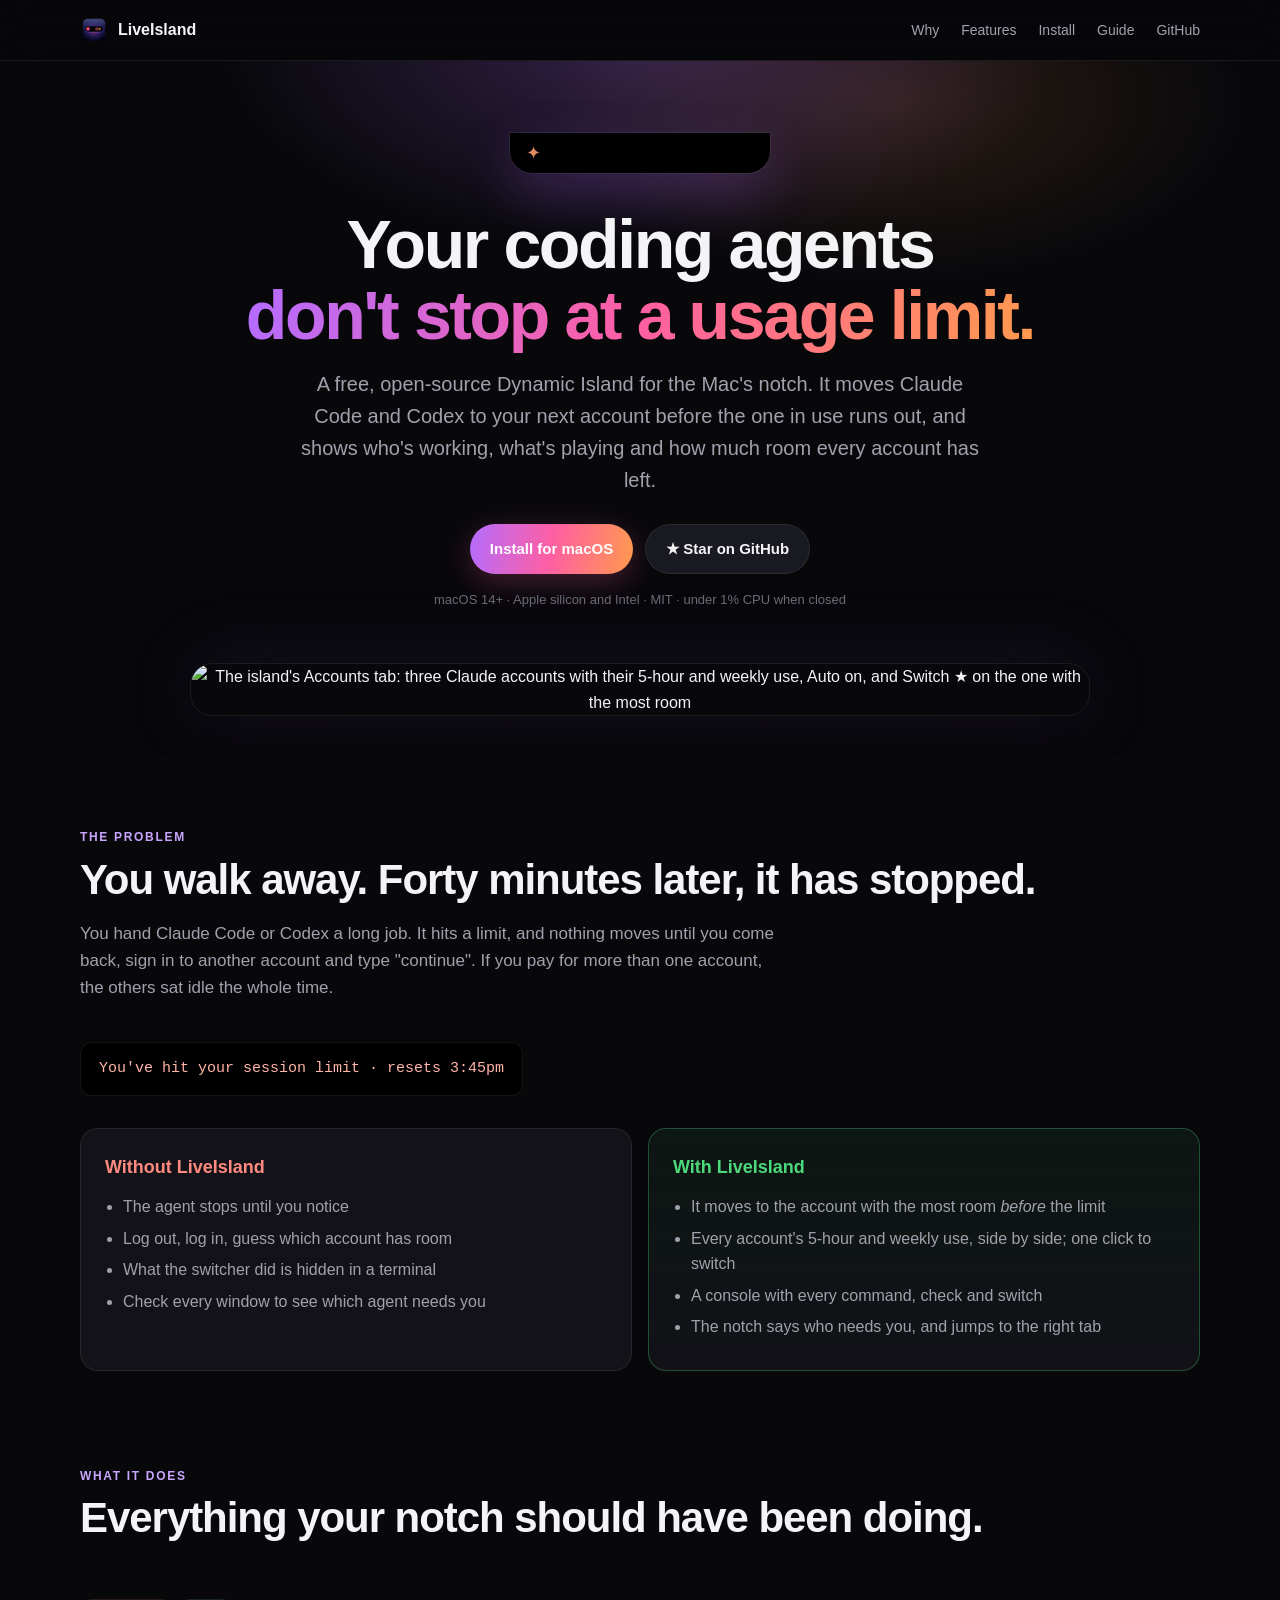
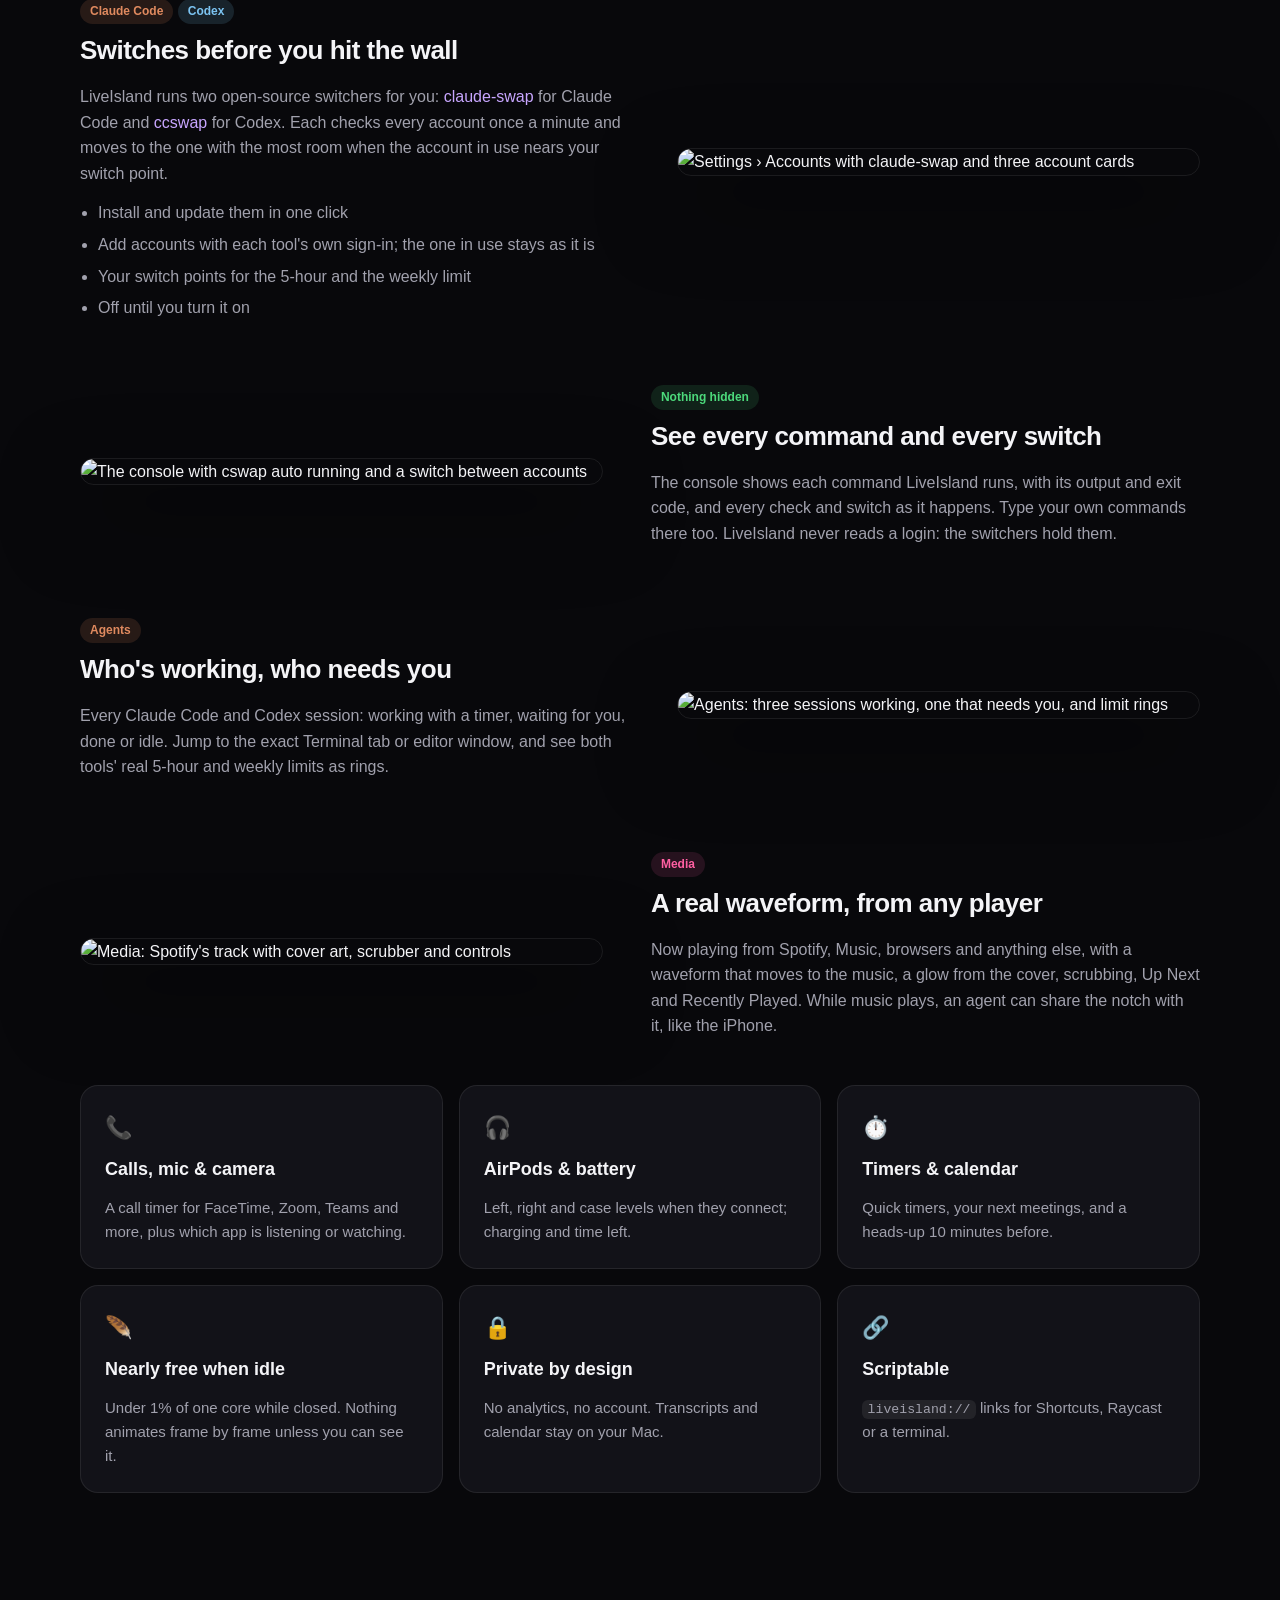
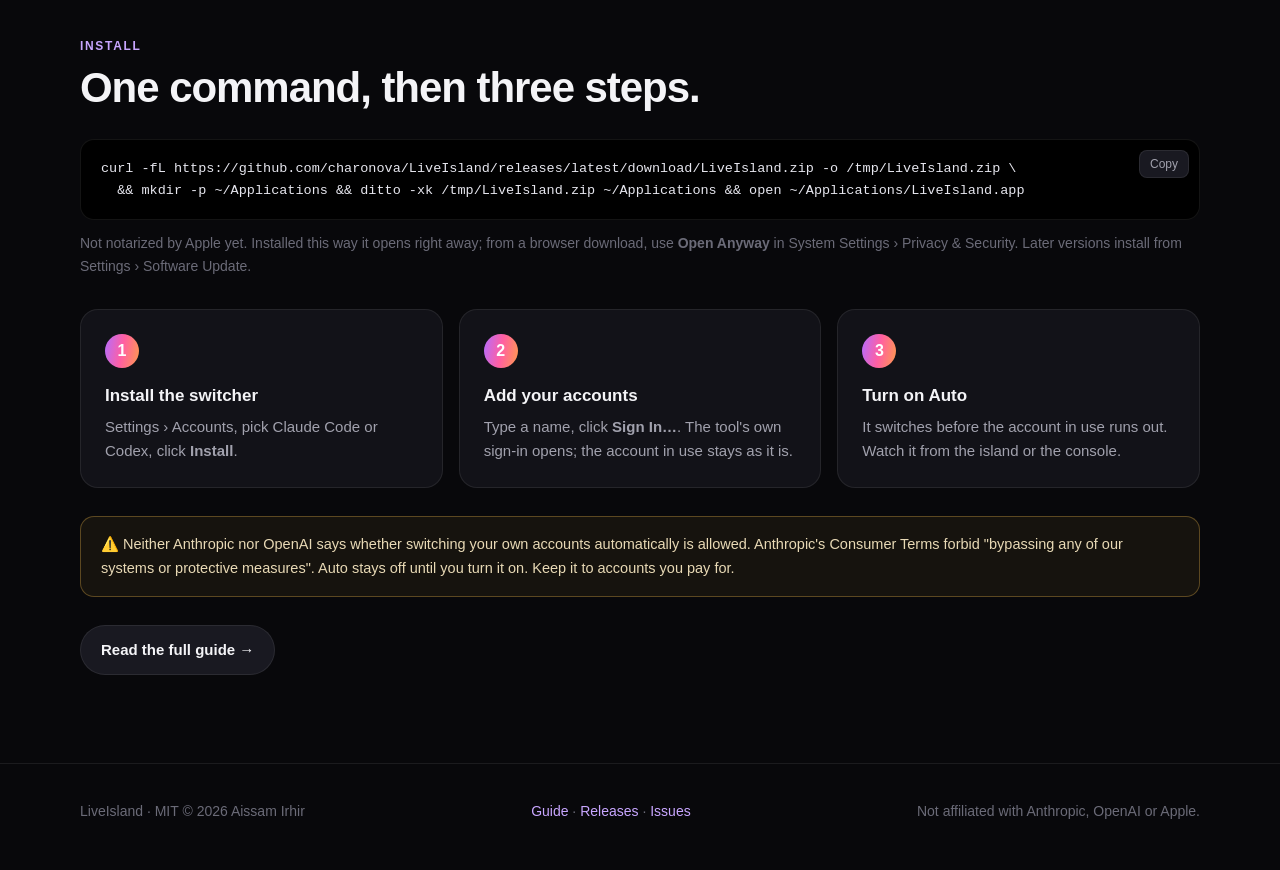
==== docs/index.html @ f8785ca9 "docs: a GitHub Pages site, with a home page and a guide Co-Authored-By: Claude Opus 5.5 <noreply@ant" ====
<!doctype html>
<html lang="en">
<head>
  <meta charset="utf-8">
  <meta name="viewport" content="width=device-width, initial-scale=1">
  <title>LiveIsland: your coding agents don't stop at a usage limit</title>
  <meta name="description" content="A free, open-source Dynamic Island for the Mac's notch. It moves Claude Code and Codex to your next account before the one in use runs out, and shows who's working, what's playing and how much room every account has left.">
  <meta property="og:title" content="LiveIsland">
  <meta property="og:description" content="A Dynamic Island for the Mac's notch that keeps Claude Code and Codex working past usage limits.">
  <meta property="og:image" content="https://raw.githubusercontent.com/charonova/LiveIsland/main/demo/island-accounts.png">
  <meta name="twitter:card" content="summary_large_image">
  <link rel="icon" href="icon.png">
  <link rel="stylesheet" href="style.css">
</head>
<body>
  <nav class="nav">
    <div class="wrap">
      <a class="brand" href="./"><img src="icon.png" alt="">LiveIsland</a>
      <div class="links">
        <a href="#why" class="hide-sm">Why</a>
        <a href="#features" class="hide-sm">Features</a>
        <a href="#install">Install</a>
        <a href="guide.html">Guide</a>
        <a href="https://github.com/charonova/LiveIsland">GitHub</a>
      </div>
    </div>
  </nav>

  <header class="hero">
    <div class="wrap">
      <div class="notch" aria-hidden="true"><span class="spark">✦</span><span class="wave"><i></i><i></i><i></i><i></i><i></i></span></div>
      <h1>Your coding agents<br><span class="grad">don't stop at a usage limit.</span></h1>
      <p class="lead">A free, open-source Dynamic Island for the Mac's notch. It moves Claude Code and Codex to your next account before the one in use runs out, and shows who's working, what's playing and how much room every account has left.</p>
      <div class="cta">
        <a class="btn primary" href="#install">Install for macOS</a>
        <a class="btn" href="https://github.com/charonova/LiveIsland">★ Star on GitHub</a>
      </div>
      <div class="meta">macOS 14+ · Apple silicon and Intel · MIT · under 1% CPU when closed</div>
      <div class="shot-hero"><img src="https://raw.githubusercontent.com/charonova/LiveIsland/main/demo/island-accounts.png" alt="The island's Accounts tab: three Claude accounts with their 5-hour and weekly use, Auto on, and Switch ★ on the one with the most room"></div>
    </div>
  </header>

  <section id="why">
    <div class="wrap">
      <div class="eyebrow">The problem</div>
      <h2>You walk away. Forty minutes later, it has stopped.</h2>
      <p class="sub">You hand Claude Code or Codex a long job. It hits a limit, and nothing moves until you come back, sign in to another account and type "continue". If you pay for more than one account, the others sat idle the whole time.</p>
      <div class="quote">You've hit your session limit · resets 3:45pm</div>
      <div class="compare">
        <div class="card bad">
          <h3>Without LiveIsland</h3>
          <ul>
            <li>The agent stops until you notice</li>
            <li>Log out, log in, guess which account has room</li>
            <li>What the switcher did is hidden in a terminal</li>
            <li>Check every window to see which agent needs you</li>
          </ul>
        </div>
        <div class="card good">
          <h3>With LiveIsland</h3>
          <ul>
            <li>It moves to the account with the most room <em>before</em> the limit</li>
            <li>Every account's 5-hour and weekly use, side by side; one click to switch</li>
            <li>A console with every command, check and switch</li>
            <li>The notch says who needs you, and jumps to the right tab</li>
          </ul>
        </div>
      </div>
    </div>
  </section>

  <section id="features" style="padding-top: 24px">
    <div class="wrap">
      <div class="eyebrow">What it does</div>
      <h2>Everything your notch should have been doing.</h2>

      <div class="feature">
        <div class="text">
          <span class="tag claude">Claude Code</span> <span class="tag codex">Codex</span>
          <h3>Switches before you hit the wall</h3>
          <p>LiveIsland runs two open-source switchers for you: <a href="https://github.com/realiti4/claude-swap">claude-swap</a> for Claude Code and <a href="https://github.com/errhythm/ccswap">ccswap</a> for Codex. Each checks every account once a minute and moves to the one with the most room when the account in use nears your switch point.</p>
          <ul>
            <li>Install and update them in one click</li>
            <li>Add accounts with each tool's own sign-in; the one in use stays as it is</li>
            <li>Your switch points for the 5-hour and the weekly limit</li>
            <li>Off until you turn it on</li>
          </ul>
        </div>
        <div class="shot"><img src="https://raw.githubusercontent.com/charonova/LiveIsland/main/demo/settings-accounts.png" alt="Settings › Accounts with claude-swap and three account cards"></div>
      </div>

      <div class="feature flip">
        <div class="text">
          <span class="tag green">Nothing hidden</span>
          <h3>See every command and every switch</h3>
          <p>The console shows each command LiveIsland runs, with its output and exit code, and every check and switch as it happens. Type your own commands there too. LiveIsland never reads a login: the switchers hold them.</p>
        </div>
        <div class="shot"><img src="https://raw.githubusercontent.com/charonova/LiveIsland/main/demo/console.png" alt="The console with cswap auto running and a switch between accounts"></div>
      </div>

      <div class="feature">
        <div class="text">
          <span class="tag claude">Agents</span>
          <h3>Who's working, who needs you</h3>
          <p>Every Claude Code and Codex session: working with a timer, waiting for you, done or idle. Jump to the exact Terminal tab or editor window, and see both tools' real 5-hour and weekly limits as rings.</p>
        </div>
        <div class="shot"><img src="https://raw.githubusercontent.com/charonova/LiveIsland/main/demo/island-agents.png" alt="Agents: three sessions working, one that needs you, and limit rings"></div>
      </div>

      <div class="feature flip">
        <div class="text">
          <span class="tag" style="color:#ff5fa2;background:rgba(255,95,162,.12)">Media</span>
          <h3>A real waveform, from any player</h3>
          <p>Now playing from Spotify, Music, browsers and anything else, with a waveform that moves to the music, a glow from the cover, scrubbing, Up Next and Recently Played. While music plays, an agent can share the notch with it, like the iPhone.</p>
        </div>
        <div class="shot"><img src="https://raw.githubusercontent.com/charonova/LiveIsland/main/demo/island-media.png" alt="Media: Spotify's track with cover art, scrubber and controls"></div>
      </div>

      <div class="grid">
        <div class="card"><div class="icon">📞</div><h3>Calls, mic & camera</h3><p>A call timer for FaceTime, Zoom, Teams and more, plus which app is listening or watching.</p></div>
        <div class="card"><div class="icon">🎧</div><h3>AirPods & battery</h3><p>Left, right and case levels when they connect; charging and time left.</p></div>
        <div class="card"><div class="icon">⏱️</div><h3>Timers & calendar</h3><p>Quick timers, your next meetings, and a heads-up 10 minutes before.</p></div>
        <div class="card"><div class="icon">🪶</div><h3>Nearly free when idle</h3><p>Under 1% of one core while closed. Nothing animates frame by frame unless you can see it.</p></div>
        <div class="card"><div class="icon">🔒</div><h3>Private by design</h3><p>No analytics, no account. Transcripts and calendar stay on your Mac.</p></div>
        <div class="card"><div class="icon">🔗</div><h3>Scriptable</h3><p><code>liveisland://</code> links for Shortcuts, Raycast or a terminal.</p></div>
      </div>
    </div>
  </section>

  <section id="install">
    <div class="wrap">
      <div class="eyebrow">Install</div>
      <h2>One command, then three steps.</h2>
      <div class="install">
        <div class="term" id="cmd">curl -fL https://github.com/charonova/LiveIsland/releases/latest/download/LiveIsland.zip -o /tmp/LiveIsland.zip \
  &amp;&amp; mkdir -p ~/Applications &amp;&amp; ditto -xk /tmp/LiveIsland.zip ~/Applications &amp;&amp; open ~/Applications/LiveIsland.app<button class="copy" onclick="copyCmd(this)">Copy</button></div>
        <p class="note">Not notarized by Apple yet. Installed this way it opens right away; from a browser download, use <b>Open Anyway</b> in System Settings › Privacy &amp; Security. Later versions install from Settings › Software Update.</p>
      </div>
      <div class="steps">
        <div class="step card"><h3>Install the switcher</h3><p>Settings › Accounts, pick Claude Code or Codex, click <b>Install</b>.</p></div>
        <div class="step card"><h3>Add your accounts</h3><p>Type a name, click <b>Sign In…</b>. The tool's own sign-in opens; the account in use stays as it is.</p></div>
        <div class="step card"><h3>Turn on Auto</h3><p>It switches before the account in use runs out. Watch it from the island or the console.</p></div>
      </div>
      <div class="callout">⚠️ Neither Anthropic nor OpenAI says whether switching your own accounts automatically is allowed. Anthropic's Consumer Terms forbid "bypassing any of our systems or protective measures". Auto stays off until you turn it on. Keep it to accounts you pay for.</div>
      <p style="margin-top:28px"><a class="btn" href="guide.html">Read the full guide →</a></p>
    </div>
  </section>

  <footer>
    <div class="wrap">
      <span>LiveIsland · MIT © 2026 Aissam Irhir</span>
      <span><a href="guide.html">Guide</a> · <a href="https://github.com/charonova/LiveIsland/releases">Releases</a> · <a href="https://github.com/charonova/LiveIsland/issues">Issues</a></span>
      <span>Not affiliated with Anthropic, OpenAI or Apple.</span>
    </div>
  </footer>

  <script>
    function copyCmd(button) {
      const text = document.getElementById('cmd').childNodes[0].textContent.trim();
      navigator.clipboard.writeText(text).then(() => {
        button.textContent = 'Copied';
        setTimeout(() => (button.textContent = 'Copy'), 1500);
      });
    }
  </script>
</body>
</html>
---- docs/style.css ----
:root {
  --bg: #08080b;
  --panel: #121218;
  --panel-2: #191921;
  --line: rgba(255, 255, 255, 0.08);
  --text: #f4f4f7;
  --muted: #a1a1ad;
  --faint: #6b6b78;
  --claude: #e08a5f;
  --codex: #7cc4f2;
  --green: #4cd97b;
  --accent: linear-gradient(100deg, #b46cff 0%, #ff5fa2 50%, #ff9a4d 100%);
  --radius: 18px;
  --mono: ui-monospace, "SF Mono", SFMono-Regular, Menlo, monospace;
}

* { box-sizing: border-box; }
html { scroll-behavior: smooth; }
body {
  margin: 0;
  background: var(--bg);
  color: var(--text);
  font: 16px/1.6 -apple-system, BlinkMacSystemFont, "SF Pro Text", "Inter", "Segoe UI", sans-serif;
  -webkit-font-smoothing: antialiased;
}
a { color: #c8a6ff; text-decoration: none; }
a:hover { text-decoration: underline; }
img { max-width: 100%; display: block; }
code { font-family: var(--mono); font-size: 0.88em; background: rgba(255, 255, 255, 0.07); padding: 0.12em 0.4em; border-radius: 6px; }

.wrap { width: min(1120px, 100% - 40px); margin: 0 auto; }

/* Top bar */
.nav {
  position: sticky; top: 0; z-index: 10;
  backdrop-filter: saturate(160%) blur(18px);
  background: rgba(8, 8, 11, 0.72);
  border-bottom: 1px solid var(--line);
}
.nav .wrap { display: flex; align-items: center; gap: 24px; height: 60px; }
.brand { display: flex; align-items: center; gap: 10px; color: var(--text); font-weight: 700; }
.brand img { width: 28px; height: 28px; border-radius: 7px; }
.nav .links { display: flex; gap: 22px; margin-left: auto; font-size: 14px; }
.nav .links a { color: var(--muted); }
.nav .links a:hover { color: var(--text); text-decoration: none; }

/* Buttons */
.btn {
  display: inline-flex; align-items: center; gap: 8px;
  padding: 12px 20px; border-radius: 999px; font-weight: 600; font-size: 15px;
  border: 1px solid var(--line); color: var(--text); background: var(--panel-2);
}
.btn:hover { text-decoration: none; background: #22222c; }
.btn.primary { background: var(--accent); border: 0; color: #fff; box-shadow: 0 8px 30px rgba(255, 95, 162, 0.25); }
.btn.primary:hover { filter: brightness(1.08); }

/* Hero */
.hero { padding: 72px 0 40px; text-align: center; position: relative; overflow: hidden; }
.hero::before {
  content: ""; position: absolute; inset: -200px 0 auto; height: 600px; z-index: -1;
  background: radial-gradient(600px 300px at 50% 30%, rgba(180, 108, 255, 0.25), transparent 70%),
              radial-gradient(500px 260px at 70% 40%, rgba(255, 154, 77, 0.14), transparent 70%);
}
.notch {
  width: 260px; height: 40px; margin: 0 auto 36px; border-radius: 0 0 22px 22px; background: #000;
  display: flex; align-items: center; justify-content: space-between; padding: 0 16px;
  box-shadow: 0 0 0 1px rgba(255, 255, 255, 0.06), 0 20px 50px rgba(180, 108, 255, 0.25);
}
.notch .spark { color: var(--claude); font-size: 18px; }
.notch .wave { display: flex; gap: 3px; align-items: center; height: 18px; }
.notch .wave i { width: 3px; border-radius: 2px; background: #ff5fa2; animation: wave 1.1s ease-in-out infinite; }
.notch .wave i:nth-child(2) { animation-delay: .15s; } .notch .wave i:nth-child(3) { animation-delay: .3s; }
.notch .wave i:nth-child(4) { animation-delay: .45s; } .notch .wave i:nth-child(5) { animation-delay: .6s; }
@keyframes wave { 0%, 100% { height: 5px; } 50% { height: 18px; } }
@media (prefers-reduced-motion: reduce) { .notch .wave i { animation: none; height: 12px; } }

.hero h1 { font-size: clamp(38px, 6vw, 68px); line-height: 1.04; letter-spacing: -0.035em; margin: 0 0 18px; }
.hero h1 .grad { background: var(--accent); -webkit-background-clip: text; background-clip: text; color: transparent; }
.hero p.lead { font-size: clamp(17px, 2vw, 20px); color: var(--muted); max-width: 680px; margin: 0 auto 28px; }
.cta { display: flex; gap: 12px; justify-content: center; flex-wrap: wrap; }
.meta { margin-top: 16px; color: var(--faint); font-size: 13px; }
.shot-hero {
  margin: 52px auto 0; max-width: 900px; border-radius: 22px; overflow: hidden;
  border: 1px solid var(--line); box-shadow: 0 40px 120px rgba(0, 0, 0, 0.6), 0 0 80px rgba(180, 108, 255, 0.12);
}

/* Sections */
section { padding: 72px 0; }
.eyebrow { text-transform: uppercase; letter-spacing: 0.14em; font-size: 12px; font-weight: 700; color: #c8a6ff; }
h2 { font-size: clamp(28px, 4vw, 42px); letter-spacing: -0.025em; line-height: 1.12; margin: 8px 0 16px; }
.sub { color: var(--muted); max-width: 700px; font-size: 17px; }

/* Problem → solution */
.compare { display: grid; grid-template-columns: 1fr 1fr; gap: 16px; margin-top: 32px; }
.card { background: var(--panel); border: 1px solid var(--line); border-radius: var(--radius); padding: 24px; }
.card h3 { margin: 0 0 12px; font-size: 18px; }
.card.bad h3 { color: #ff8a80; }
.card.good { border-color: rgba(76, 217, 123, 0.3); background: linear-gradient(180deg, rgba(76, 217, 123, 0.07), var(--panel)); }
.card.good h3 { color: var(--green); }
.card ul { margin: 0; padding-left: 18px; color: var(--muted); }
.card li { margin: 6px 0; }
.quote {
  font-family: var(--mono); font-size: 15px; background: #000; border: 1px solid var(--line);
  border-radius: 12px; padding: 14px 18px; color: #ffb4a8; margin: 24px 0 0; display: inline-block;
}

/* Steps */
.steps { display: grid; grid-template-columns: repeat(3, 1fr); gap: 16px; margin-top: 32px; counter-reset: step; }
.step { counter-increment: step; }
.step::before {
  content: counter(step); display: grid; place-items: center; width: 34px; height: 34px; border-radius: 50%;
  background: var(--accent); color: #fff; font-weight: 800; margin-bottom: 14px;
}
.step h3 { margin: 0 0 6px; font-size: 17px; }
.step p { margin: 0; color: var(--muted); font-size: 15px; }

/* Install box */
.install { margin-top: 28px; }
.term {
  position: relative; background: #000; border: 1px solid var(--line); border-radius: 14px;
  padding: 18px 56px 18px 20px; font-family: var(--mono); font-size: 13.5px; color: #e6e6ee; overflow-x: auto; white-space: pre;
}
.term .copy {
  position: absolute; top: 10px; right: 10px; border: 1px solid var(--line); background: var(--panel-2);
  color: var(--muted); border-radius: 8px; padding: 6px 10px; font-size: 12px; cursor: pointer;
}
.term .copy:hover { color: var(--text); }
.note { color: var(--faint); font-size: 14px; margin-top: 12px; }

/* Feature rows */
.feature { display: grid; grid-template-columns: 1.05fr 1fr; gap: 48px; align-items: center; margin-top: 56px; }
.feature.flip { grid-template-columns: 1fr 1.05fr; }
.feature.flip .text { order: 2; }
.feature .shot { border-radius: 18px; overflow: hidden; border: 1px solid var(--line); box-shadow: 0 30px 80px rgba(0, 0, 0, 0.5); }
.feature h3 { font-size: 26px; letter-spacing: -0.02em; margin: 6px 0 12px; }
.feature p { color: var(--muted); margin: 0 0 14px; }
.feature ul { margin: 0; padding-left: 18px; color: var(--muted); }
.feature li { margin: 6px 0; }
.tag { display: inline-block; font-size: 12px; font-weight: 700; padding: 3px 10px; border-radius: 999px; }
.tag.claude { color: var(--claude); background: rgba(224, 138, 95, 0.14); }
.tag.codex { color: var(--codex); background: rgba(124, 196, 242, 0.14); }
.tag.green { color: var(--green); background: rgba(76, 217, 123, 0.12); }

/* Grid of small cards */
.grid { display: grid; grid-template-columns: repeat(3, 1fr); gap: 16px; margin-top: 32px; }
.grid .card p { margin: 0; color: var(--muted); font-size: 15px; }
.grid .card .icon { font-size: 22px; margin-bottom: 10px; }

.callout {
  border: 1px solid rgba(255, 196, 77, 0.3); background: rgba(255, 196, 77, 0.06); border-radius: 14px;
  padding: 16px 20px; color: #e8d9b5; font-size: 14.5px; margin-top: 28px;
}

/* Footer */
footer { border-top: 1px solid var(--line); padding: 36px 0 48px; color: var(--faint); font-size: 14px; }
footer .wrap { display: flex; gap: 20px; flex-wrap: wrap; justify-content: space-between; }

/* Guide */
.guide { display: grid; grid-template-columns: 230px 1fr; gap: 48px; padding: 40px 0 80px; }
.toc { position: sticky; top: 84px; align-self: start; font-size: 14px; }
.toc strong { display: block; color: var(--faint); text-transform: uppercase; letter-spacing: .12em; font-size: 11px; margin: 18px 0 6px; }
.toc a { display: block; color: var(--muted); padding: 4px 0; }
.toc a:hover { color: var(--text); text-decoration: none; }
.doc { min-width: 0; }
.doc h1 { font-size: 40px; letter-spacing: -0.03em; margin: 0 0 10px; }
.doc h2 { font-size: 28px; margin: 56px 0 12px; padding-top: 8px; scroll-margin-top: 80px; }
.doc h3 { font-size: 19px; margin: 28px 0 8px; scroll-margin-top: 80px; }
.doc p, .doc li { color: #cfcfd8; }
.doc table { width: 100%; border-collapse: collapse; margin: 16px 0; font-size: 14.5px; }
.doc th, .doc td { text-align: left; padding: 10px 12px; border-bottom: 1px solid var(--line); vertical-align: top; }
.doc th { color: var(--muted); font-weight: 600; }
.doc .shot { border-radius: 14px; overflow: hidden; border: 1px solid var(--line); margin: 18px 0; }
.doc .pair { display: grid; grid-template-columns: 1fr 1fr; gap: 14px; }
.doc .pair .shot { margin: 8px 0; }
.caption { color: var(--faint); font-size: 13px; text-align: center; margin-top: -8px; }
details { background: var(--panel); border: 1px solid var(--line); border-radius: 12px; padding: 12px 16px; margin: 10px 0; }
details summary { cursor: pointer; font-weight: 600; }
details p { margin: 10px 0 2px; }

@media (max-width: 860px) {
  .compare, .steps, .grid, .feature, .feature.flip, .doc .pair { grid-template-columns: 1fr; }
  .feature.flip .text { order: 0; }
  .guide { grid-template-columns: 1fr; }
  .toc { position: static; }
  .nav .links a.hide-sm { display: none; }
}
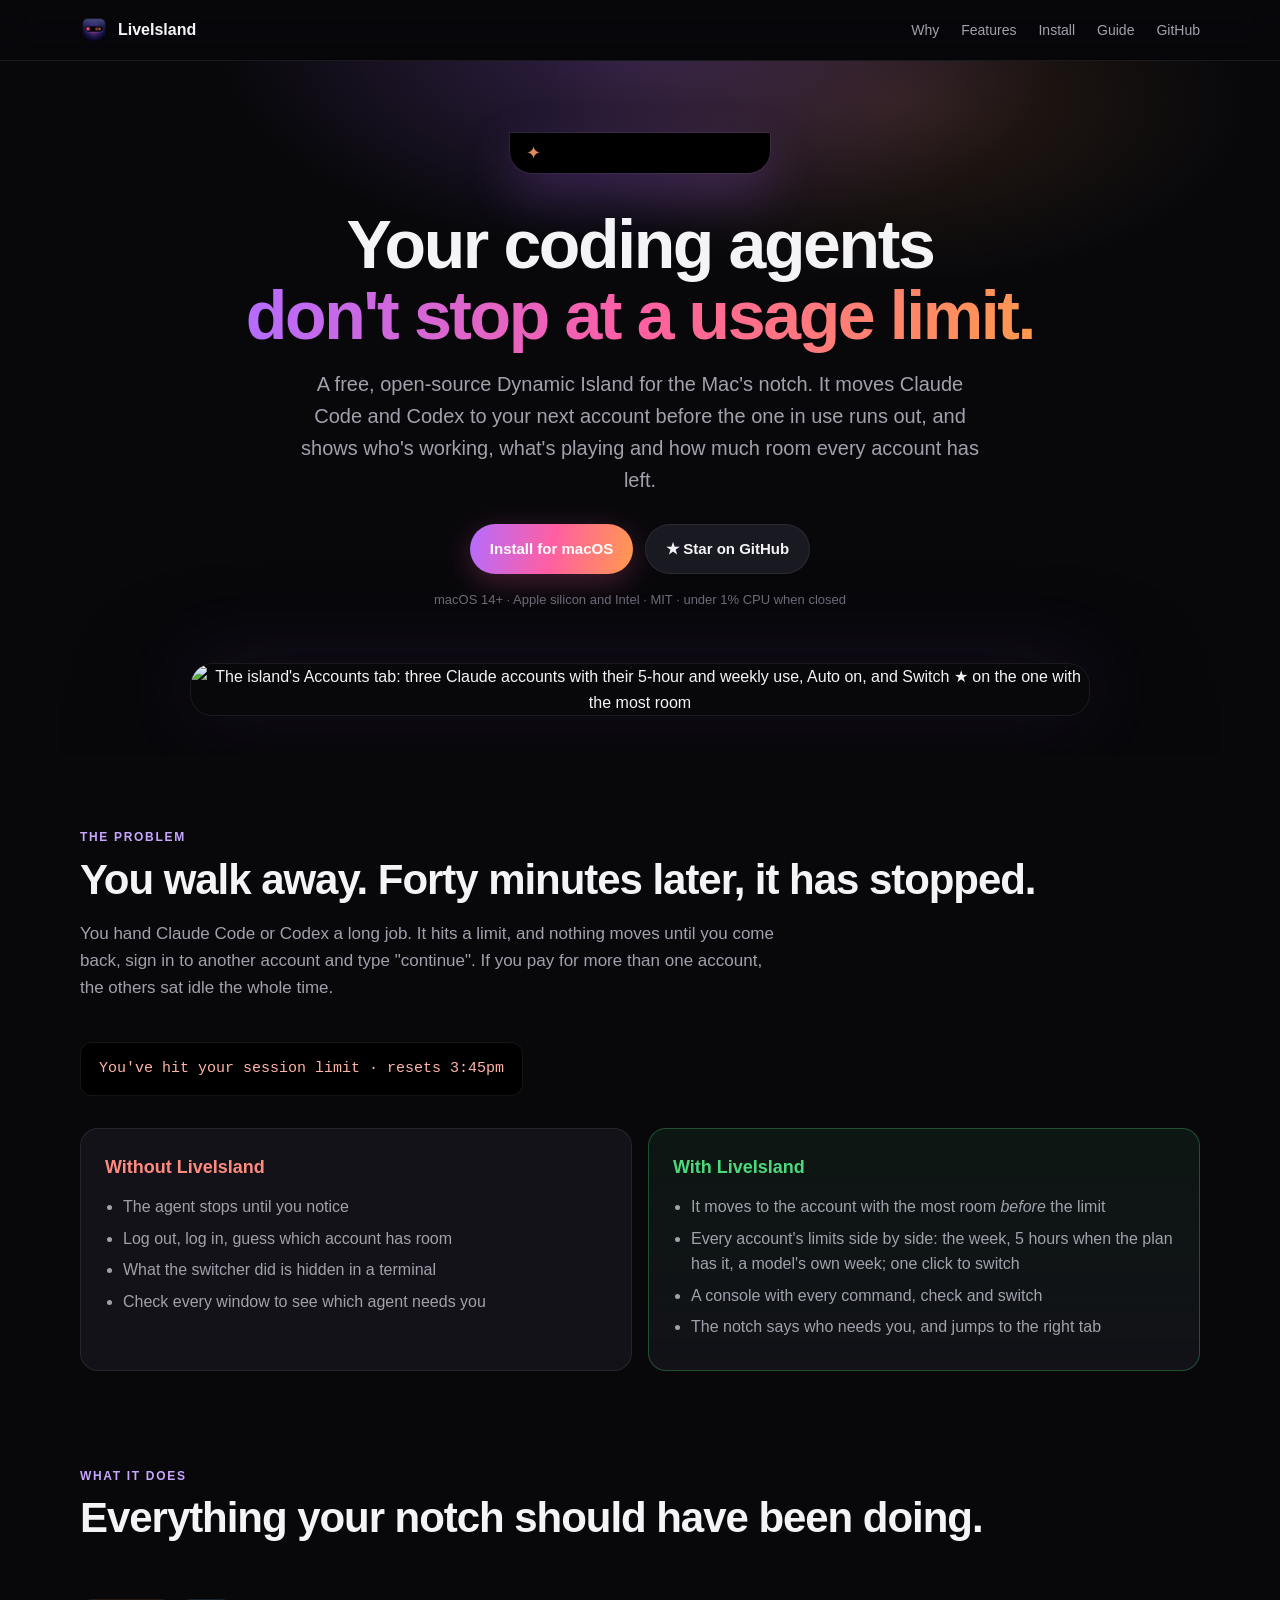
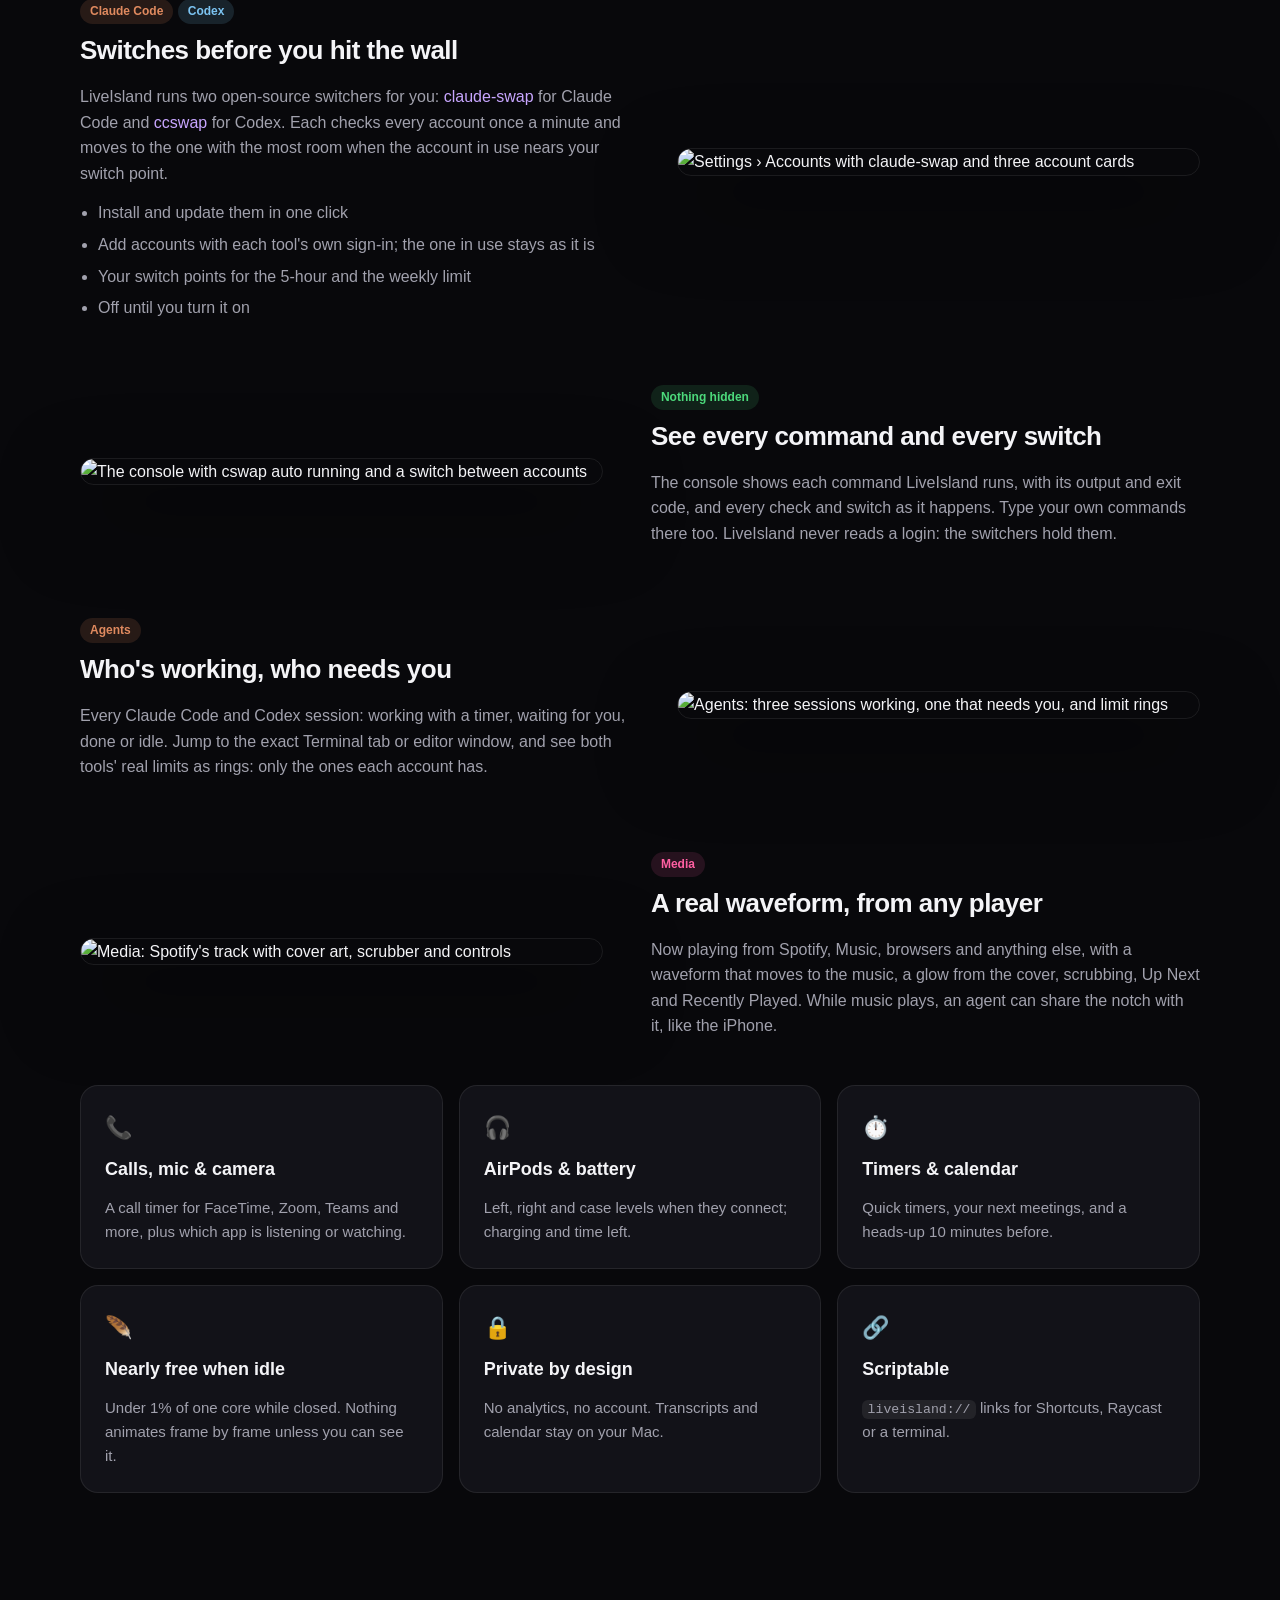
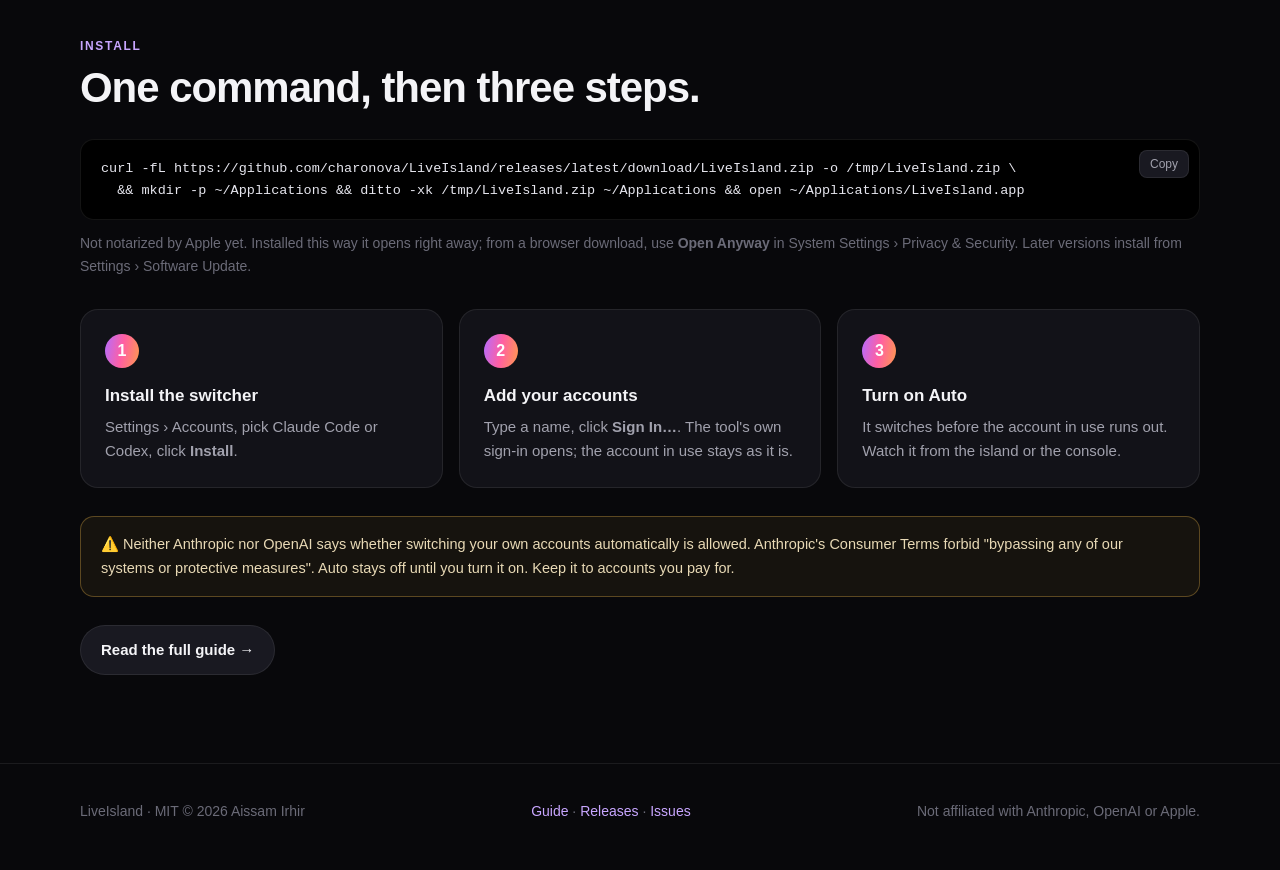
==== commit d761c1e3: "docs: limits as each plan has them Co-Authored-By: Claude Opus 5.5 <noreply@anthropic.com>" ====
--- a/docs/index.html
+++ b/docs/index.html
@@ -60,7 +60,7 @@
           <h3>With LiveIsland</h3>
           <ul>
             <li>It moves to the account with the most room <em>before</em> the limit</li>
-            <li>Every account's 5-hour and weekly use, side by side; one click to switch</li>
+            <li>Every account's limits side by side: the week, 5 hours when the plan has it, a model's own week; one click to switch</li>
             <li>A console with every command, check and switch</li>
             <li>The notch says who needs you, and jumps to the right tab</li>
           </ul>
@@ -102,7 +102,7 @@
         <div class="text">
           <span class="tag claude">Agents</span>
           <h3>Who's working, who needs you</h3>
-          <p>Every Claude Code and Codex session: working with a timer, waiting for you, done or idle. Jump to the exact Terminal tab or editor window, and see both tools' real 5-hour and weekly limits as rings.</p>
+          <p>Every Claude Code and Codex session: working with a timer, waiting for you, done or idle. Jump to the exact Terminal tab or editor window, and see both tools' real limits as rings: only the ones each account has.</p>
         </div>
         <div class="shot"><img src="https://raw.githubusercontent.com/charonova/LiveIsland/main/demo/island-agents.png" alt="Agents: three sessions working, one that needs you, and limit rings"></div>
       </div>
